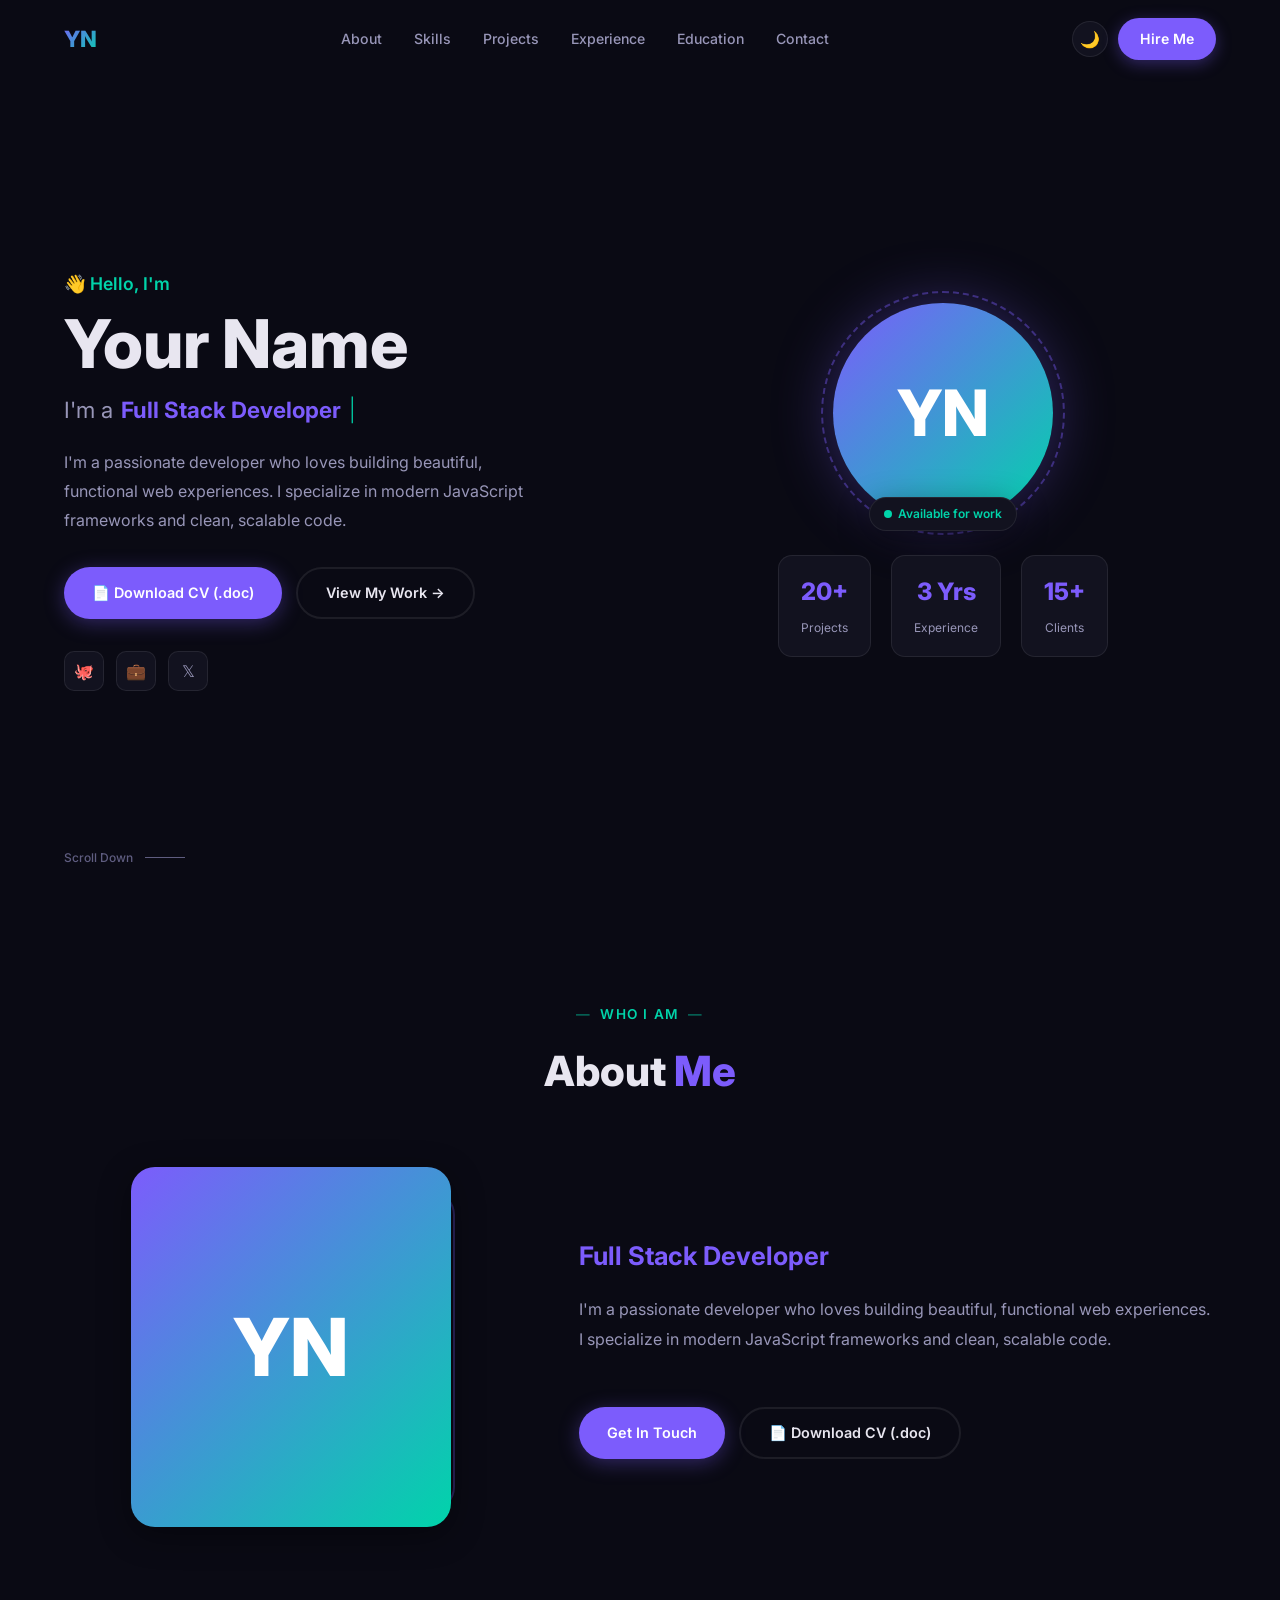
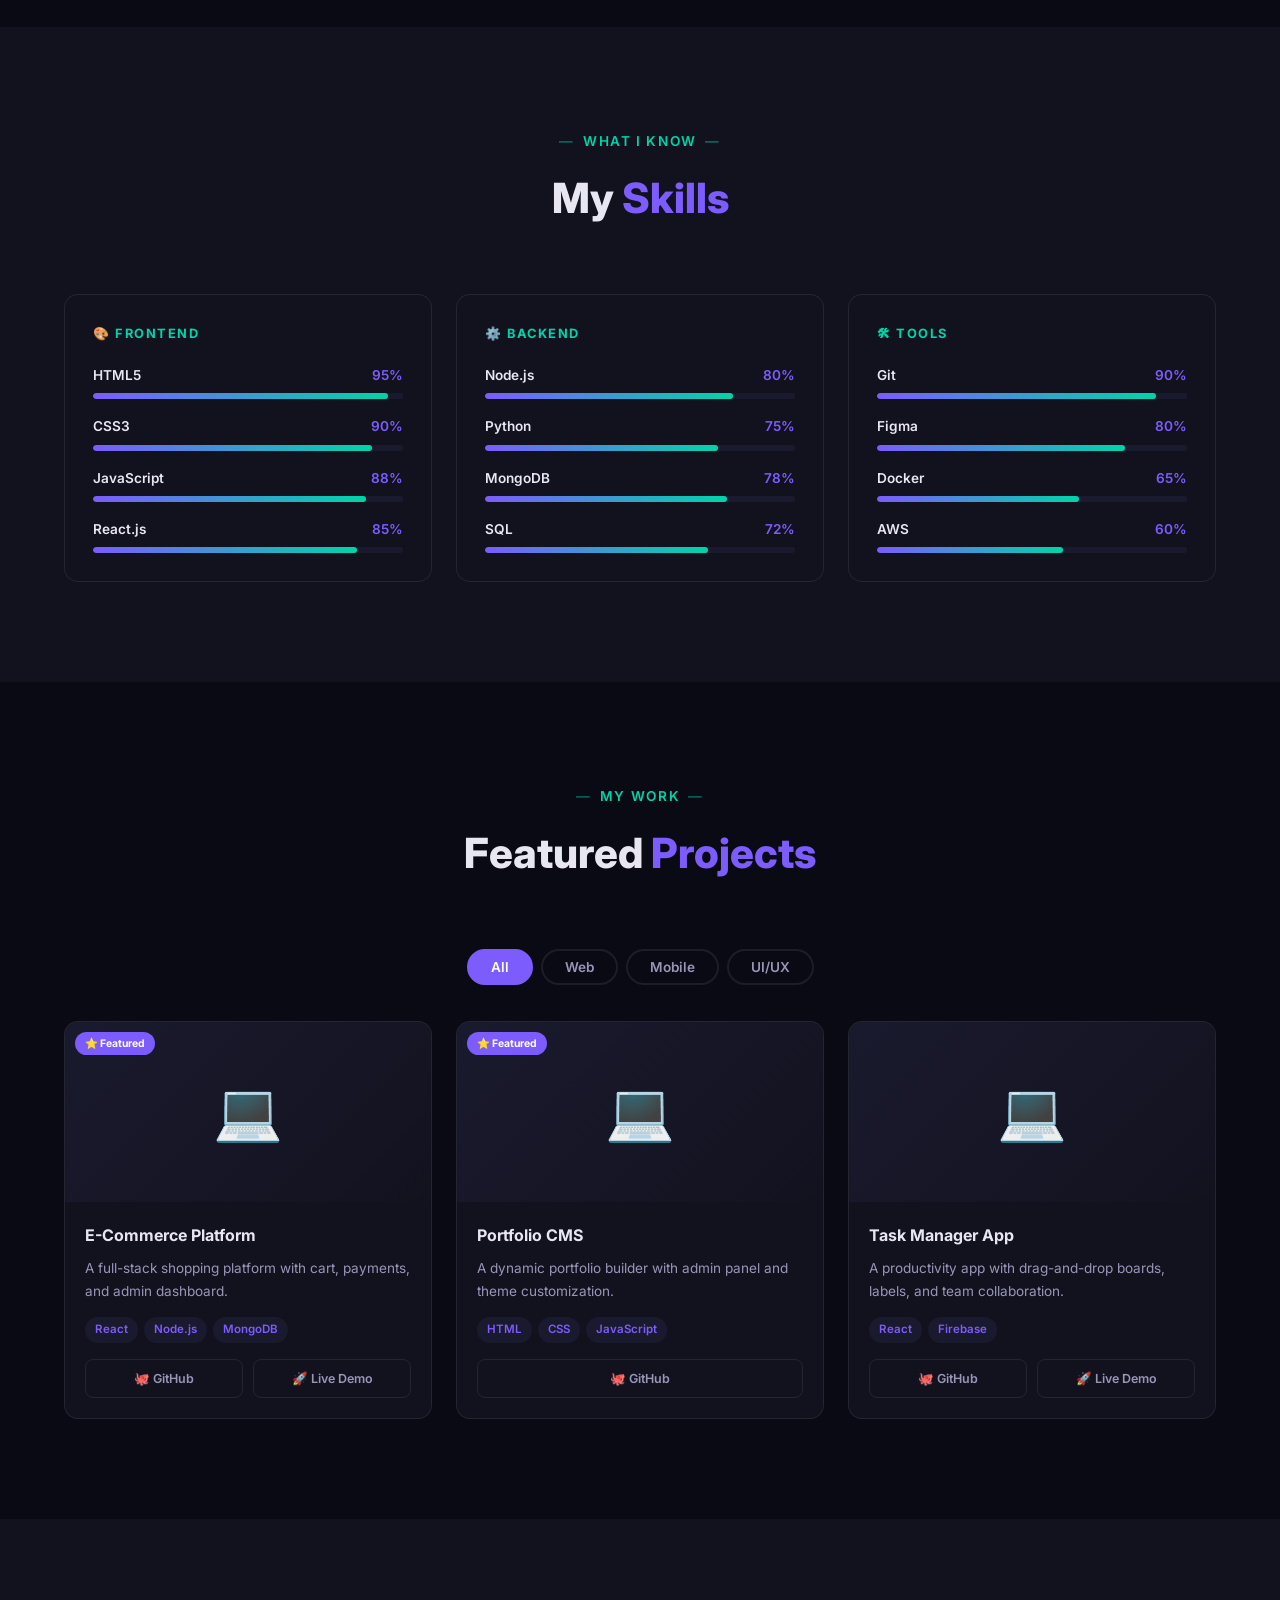
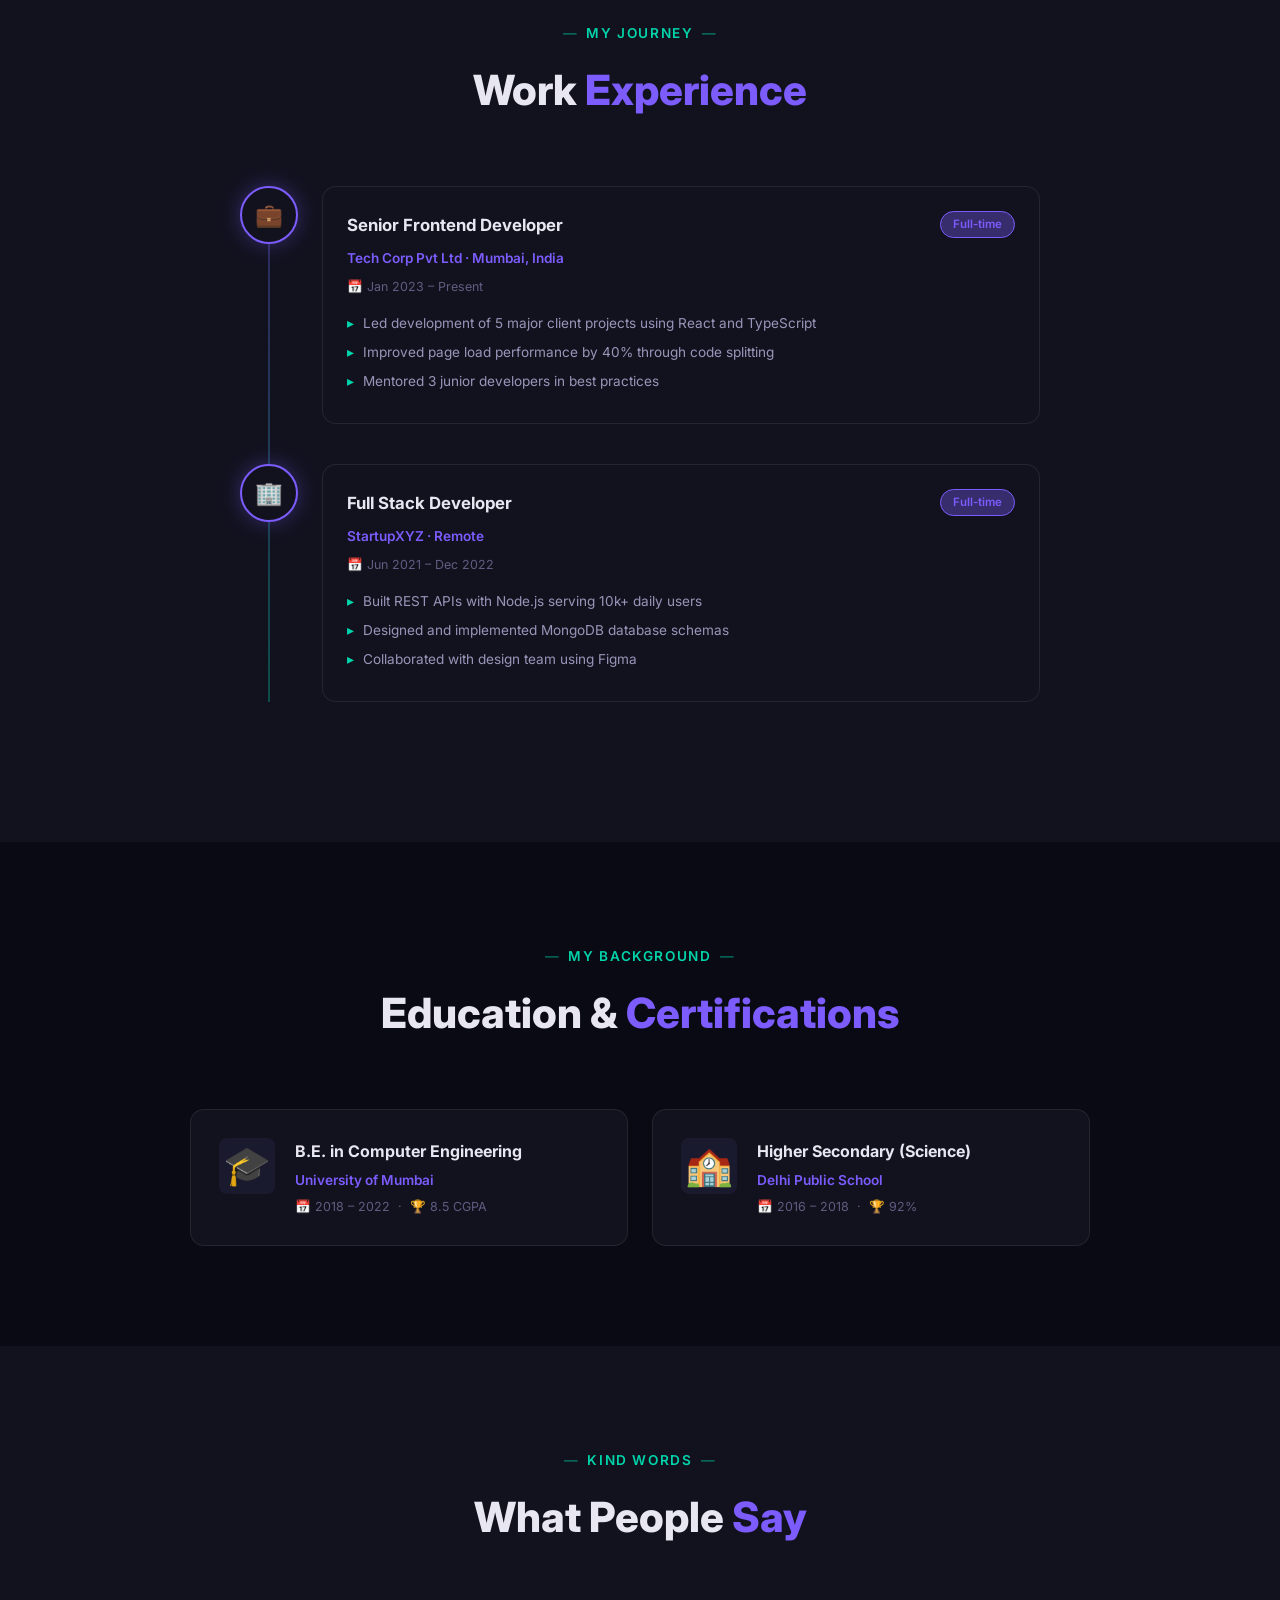
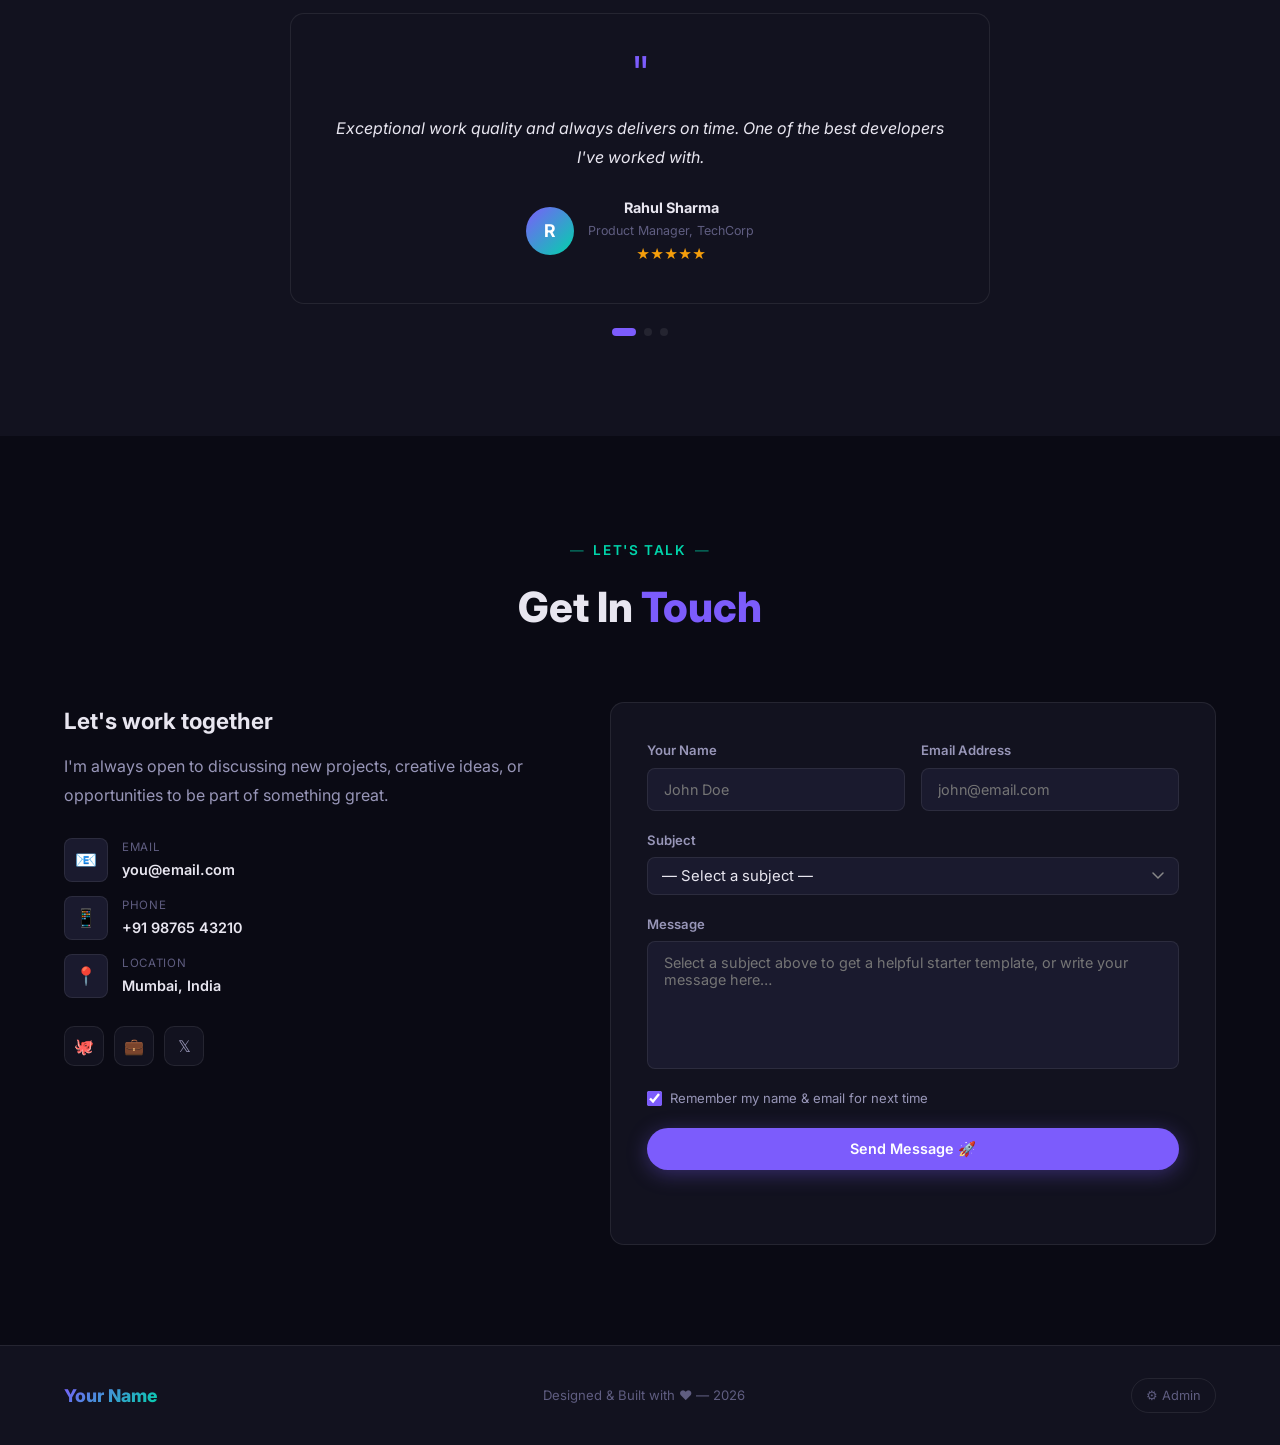
==== index.html @ fcbf93e2 "feat: initial portfolio deployment" ====
<!DOCTYPE html>
<html lang="en" data-mode="dark">
<head>
  <meta charset="UTF-8"/>
  <meta name="viewport" content="width=device-width, initial-scale=1.0"/>
  <title>Portfolio</title>
  <link rel="stylesheet" href="css/style.css"/>
</head>
<body>

<!-- ── CURSOR GLOW ── -->
<div class="cursor-glow" id="cursorGlow"></div>

<!-- ══════════════════════════════════
     NAVBAR
══════════════════════════════════ -->
<header class="navbar" id="navbar">
  <div class="nav-inner">
    <a href="#home" class="nav-logo" id="navLogo">Dev</a>

    <nav class="nav-links" id="navLinks">
      <a href="#about"        class="nav-link">About</a>
      <a href="#skills"       class="nav-link">Skills</a>
      <a href="#projects"     class="nav-link">Projects</a>
      <a href="#experience"   class="nav-link">Experience</a>
      <a href="#education"    class="nav-link">Education</a>
      <a href="#contact"      class="nav-link">Contact</a>
    </nav>

    <div class="nav-actions">
      <button class="mode-toggle" id="modeToggle" title="Toggle theme" onclick="handleModeToggle()">🌙</button>
      <a href="#contact" class="btn-hire" id="hireBtn">Hire Me</a>
      <button class="hamburger" id="hamburger">
        <span></span><span></span><span></span>
      </button>
    </div>
  </div>
</header>

<!-- Mobile menu -->
<div class="mobile-menu" id="mobileMenu">
  <a href="#about"      onclick="closeMobileMenu()">About</a>
  <a href="#skills"     onclick="closeMobileMenu()">Skills</a>
  <a href="#projects"   onclick="closeMobileMenu()">Projects</a>
  <a href="#experience" onclick="closeMobileMenu()">Experience</a>
  <a href="#education"  onclick="closeMobileMenu()">Education</a>
  <a href="#contact"    onclick="closeMobileMenu()">Contact</a>
</div>

<!-- ══════════════════════════════════
     HERO
══════════════════════════════════ -->
<section class="hero" id="home">
  <div class="hero-content">
    <p class="hero-greeting">👋 Hello, I'm</p>
    <h1 class="hero-name" id="heroName">Your Name</h1>
    <div class="hero-role">
      <span class="role-prefix">I'm a </span>
      <span class="typewriter" id="typewriter"></span>
      <span class="cursor-blink">|</span>
    </div>
    <p class="hero-bio" id="heroBio">Passionate developer building beautiful digital experiences.</p>
    <div class="hero-btns">
      <a href="#" class="btn-primary" id="cvBtn">📄 Download CV (.doc)</a>
      <a href="#projects" class="btn-outline">View My Work →</a>
    </div>
    <div class="hero-socials" id="heroSocials"></div>
  </div>

  <div class="hero-visual">
    <div class="hero-avatar-wrap">
      <div class="avatar-ring"></div>
      <div class="hero-avatar" id="heroAvatar">
        <span id="avatarInitials">YN</span>
        <img id="avatarImg" src="" alt="Profile" style="display:none"/>
      </div>
      <div class="availability-badge">
        <span class="pulse-dot"></span>
        Available for work
      </div>
    </div>
    <div class="hero-stats" id="heroStats"></div>
  </div>

  <div class="hero-scroll-hint">
    <span>Scroll Down</span>
    <div class="scroll-line"></div>
  </div>
</section>

<!-- ══════════════════════════════════
     ABOUT
══════════════════════════════════ -->
<section class="section" id="about">
  <div class="container">
    <div class="section-title">
      <span class="section-tag">Who I Am</span>
      <h2>About <span>Me</span></h2>
    </div>
    <div class="about-grid">
      <div class="about-photo-wrap reveal">
        <div class="about-photo" id="aboutPhoto">
          <span id="aboutInitials">YN</span>
          <img id="aboutImg" src="" alt="Profile" style="display:none"/>
        </div>
        <div class="about-photo-deco"></div>
      </div>
      <div class="about-text reveal">
        <h3 id="aboutTitle">Full Stack Developer</h3>
        <p id="aboutBio">Bio goes here...</p>
        <div class="about-interests" id="aboutInterests"></div>
        <div class="about-actions">
          <a href="#contact" class="btn-primary">Get In Touch</a>
          <a href="#" class="btn-outline" id="aboutCvBtn">📄 Download CV (.doc)</a>
        </div>
      </div>
    </div>
  </div>
</section>

<!-- ══════════════════════════════════
     SKILLS
══════════════════════════════════ -->
<section class="section section-alt" id="skills">
  <div class="container">
    <div class="section-title">
      <span class="section-tag">What I Know</span>
      <h2>My <span>Skills</span></h2>
    </div>
    <div class="skills-wrapper" id="skillsWrapper"></div>
  </div>
</section>

<!-- ══════════════════════════════════
     PROJECTS
══════════════════════════════════ -->
<section class="section" id="projects">
  <div class="container">
    <div class="section-title">
      <span class="section-tag">My Work</span>
      <h2>Featured <span>Projects</span></h2>
    </div>
    <div class="filter-tabs" id="projectTabs">
      <button class="ftab active" data-filter="all">All</button>
      <button class="ftab" data-filter="web">Web</button>
      <button class="ftab" data-filter="mobile">Mobile</button>
      <button class="ftab" data-filter="ui">UI/UX</button>
    </div>
    <div class="projects-grid" id="projectsGrid"></div>
  </div>
</section>

<!-- ══════════════════════════════════
     EXPERIENCE
══════════════════════════════════ -->
<section class="section section-alt" id="experience">
  <div class="container">
    <div class="section-title">
      <span class="section-tag">My Journey</span>
      <h2>Work <span>Experience</span></h2>
    </div>
    <div class="timeline" id="experienceTimeline"></div>
  </div>
</section>

<!-- ══════════════════════════════════
     EDUCATION
══════════════════════════════════ -->
<section class="section" id="education">
  <div class="container">
    <div class="section-title">
      <span class="section-tag">My Background</span>
      <h2>Education &amp; <span>Certifications</span></h2>
    </div>
    <div class="education-grid" id="educationGrid"></div>
  </div>
</section>

<!-- ══════════════════════════════════
     TESTIMONIALS
══════════════════════════════════ -->
<section class="section section-alt" id="testimonials">
  <div class="container">
    <div class="section-title">
      <span class="section-tag">Kind Words</span>
      <h2>What People <span>Say</span></h2>
    </div>
    <div class="testimonials-slider" id="testimonialsSlider"></div>
    <div class="testimonial-dots" id="testimonialDots"></div>
  </div>
</section>

<!-- ══════════════════════════════════
     CONTACT
══════════════════════════════════ -->
<section class="section" id="contact">
  <div class="container">
    <div class="section-title">
      <span class="section-tag">Let's Talk</span>
      <h2>Get In <span>Touch</span></h2>
    </div>
    <div class="contact-grid">
      <div class="contact-info reveal">
        <h3>Let's work together</h3>
        <p>I'm always open to discussing new projects, creative ideas, or opportunities to be part of something great.</p>
        <div class="contact-items" id="contactItems"></div>
        <div class="contact-socials" id="contactSocials"></div>
      </div>
      <form class="contact-form reveal" id="contactForm" onsubmit="handleContactForm(event)">

        <!-- Row 1: Name + Email side by side -->
        <div class="form-row">
          <div class="form-group">
            <label>Your Name</label>
            <input type="text" id="cfName" placeholder="John Doe" required/>
          </div>
          <div class="form-group">
            <label>Email Address</label>
            <input type="email" id="cfEmail" placeholder="john@email.com" required/>
          </div>
        </div>

        <!-- Subject dropdown -->
        <div class="form-group">
          <label>Subject</label>
          <select id="cfSubject" onchange="handleSubjectChange(this.value)">
            <option value="">— Select a subject —</option>
            <option value="Project Inquiry">💼 Project Inquiry</option>
            <option value="Freelance Collaboration">🤝 Freelance Collaboration</option>
            <option value="Job Opportunity">🚀 Job Opportunity</option>
            <option value="Feedback on Portfolio">⭐ Feedback on Portfolio</option>
            <option value="General Question">💬 General Question</option>
            <option value="other">✏️ Other (type your own)</option>
          </select>
        </div>

        <!-- Custom subject (shown only when "Other" is selected) -->
        <div class="form-group" id="cfSubjectOtherWrap" style="display:none;">
          <label>Your Subject</label>
          <input type="text" id="cfSubjectOther" placeholder="e.g. Speaking invitation, Partnership…"/>
        </div>

        <!-- Message with starter template -->
        <div class="form-group">
          <label>
            Message
            <span class="msg-hint" id="msgHint"></span>
          </label>
          <textarea id="cfMessage" rows="6" placeholder="Select a subject above to get a helpful starter template, or write your message here…" required></textarea>
        </div>

        <!-- Remember me checkbox -->
        <label class="remember-wrap">
          <input type="checkbox" id="cfRemember" checked/>
          <span>Remember my name &amp; email for next time</span>
        </label>

        <button type="submit" class="btn-primary btn-full">
          <span id="cfBtnText">Send Message 🚀</span>
        </button>
        <p class="form-msg" id="formMsg"></p>
      </form>
    </div>
  </div>
</section>

<!-- ══════════════════════════════════
     FOOTER
══════════════════════════════════ -->
<footer class="footer">
  <div class="container">
    <div class="footer-inner">
      <p id="footerName" class="footer-logo">Portfolio</p>
      <p class="footer-copy">Designed & Built with ❤️ — <span id="footerYear"></span></p>
      <a href="admin.html" class="footer-admin-link">⚙ Admin</a>
    </div>
  </div>
</footer>

<!-- ══════════════════════════════════
     BACK TO TOP
══════════════════════════════════ -->
<button class="back-top" id="backTop" onclick="window.scrollTo({top:0,behavior:'smooth'})">↑</button>

<!-- ══════════════════════════════════
     TOAST
══════════════════════════════════ -->
<div class="toast" id="toast"></div>

<script src="https://cdn.jsdelivr.net/npm/@emailjs/browser@4/dist/email.min.js"></script>
<script src="js/data.js"></script>
<script src="js/portfolio.js"></script>
</body>
</html>
---- css/style.css ----
/* ═══════════════════════════════════════
   Portfolio — style.css
   Dynamic CSS variables set by data.js
   Dark / Light mode via [data-mode]
═══════════════════════════════════════ */

:root {
  --primary:   #7C5CFC;
  --accent:    #00D4AA;
  --bg:        #0A0A14;
  --font:      'Inter', sans-serif;

  /* Derived / static */
  --primary-glow: rgba(124,92,252,0.35);
  --accent-glow:  rgba(0,212,170,0.25);
  --radius:    14px;
  --radius-sm: 8px;
  --transition: 0.3s cubic-bezier(0.4,0,0.2,1);
}

/* ── DARK MODE (default) ── */
[data-mode="dark"] {
  --bg:        #0A0A14;
  --bg2:       #12121F;
  --bg3:       #1A1A2E;
  --border:    rgba(255,255,255,0.08);
  --text:      #E8E6F0;
  --text2:     #9896B8;
  --text3:     #5F5D80;
  --card-bg:   #12121F;
  --card-hover:#1A1A2E;
  --shadow:    0 8px 32px rgba(0,0,0,0.4);
  --nav-bg:    rgba(10,10,20,0.85);
}

/* ── LIGHT MODE ── */
[data-mode="light"] {
  --bg:        #F5F4FF;
  --bg2:       #FFFFFF;
  --bg3:       #EAE8FF;
  --border:    rgba(0,0,0,0.08);
  --text:      #1A1832;
  --text2:     #5A5880;
  --text3:     #9896B8;
  --card-bg:   #FFFFFF;
  --card-hover:#F0EEFF;
  --shadow:    0 8px 32px rgba(124,92,252,0.1);
  --nav-bg:    rgba(245,244,255,0.9);
}

/* ─────────────────────────
   RESET & BASE
───────────────────────── */
*,*::before,*::after { box-sizing: border-box; margin:0; padding:0; }
html { scroll-behavior: smooth; font-size: 16px; }

body {
  font-family: var(--font);
  background: var(--bg);
  color: var(--text);
  line-height: 1.7;
  overflow-x: hidden;
  transition: background 0.4s ease, color 0.4s ease;
}

/* Custom scrollbar */
::-webkit-scrollbar { width: 6px; }
::-webkit-scrollbar-track { background: var(--bg2); }
::-webkit-scrollbar-thumb { background: var(--primary); border-radius: 3px; }

a { text-decoration: none; color: inherit; }
ul { list-style: none; }
img { max-width: 100%; }
textarea, input, select, button { font-family: var(--font); }

.container {
  max-width: 1200px;
  margin: 0 auto;
  padding: 0 24px;
}

/* ─────────────────────────
   CURSOR GLOW
───────────────────────── */
.cursor-glow {
  position: fixed;
  width: 400px;
  height: 400px;
  border-radius: 50%;
  background: radial-gradient(circle, var(--primary-glow) 0%, transparent 70%);
  pointer-events: none;
  z-index: 0;
  transform: translate(-50%,-50%);
  transition: opacity 0.3s;
  opacity: 0;
}

/* ─────────────────────────
   BUTTONS
───────────────────────── */
.btn-primary {
  display: inline-flex; align-items: center; gap: 8px;
  background: var(--primary);
  color: #fff;
  padding: 12px 28px;
  border-radius: 50px;
  font-weight: 600;
  font-size: 0.9rem;
  border: none; cursor: pointer;
  transition: all var(--transition);
  box-shadow: 0 4px 20px var(--primary-glow);
  text-decoration: none;
}
.btn-primary:hover { transform: translateY(-2px); box-shadow: 0 8px 28px var(--primary-glow); filter: brightness(1.1); }

.btn-outline {
  display: inline-flex; align-items: center; gap: 8px;
  background: transparent;
  color: var(--text);
  padding: 12px 28px;
  border-radius: 50px;
  font-weight: 600;
  font-size: 0.9rem;
  border: 2px solid var(--border);
  cursor: pointer;
  transition: all var(--transition);
  text-decoration: none;
}
.btn-outline:hover { border-color: var(--primary); color: var(--primary); background: var(--primary-glow); }
.btn-full { width: 100%; justify-content: center; }

/* ─────────────────────────
   SECTION COMMON
───────────────────────── */
.section { padding: 100px 0; }
.section-alt { background: var(--bg2); }

.section-title {
  text-align: center;
  margin-bottom: 60px;
}
.section-tag {
  display: inline-block;
  color: var(--accent);
  font-size: 0.85rem;
  font-weight: 600;
  letter-spacing: 0.12em;
  text-transform: uppercase;
  margin-bottom: 10px;
  position: relative;
}
.section-tag::before, .section-tag::after {
  content: '—';
  margin: 0 8px;
  opacity: 0.5;
}
.section-title h2 {
  font-size: clamp(1.8rem, 4vw, 2.6rem);
  font-weight: 800;
  color: var(--text);
}
.section-title h2 span { color: var(--primary); }

/* ─────────────────────────
   REVEAL ANIMATIONS
───────────────────────── */
.reveal {
  opacity: 0;
  transform: translateY(32px);
  transition: opacity 0.7s ease, transform 0.7s ease;
}
.reveal.visible {
  opacity: 1;
  transform: translateY(0);
}
[data-mode="light"] .reveal,
[data-mode="dark"]  .reveal { /* handled by JS observer */ }

/* ── Animation style overrides ── */
body[data-anim="minimal"] .reveal { transition: opacity 0.4s ease; transform: none !important; }
body[data-anim="bouncy"]  .reveal { transition: opacity 0.5s ease, transform 0.5s cubic-bezier(0.34,1.56,0.64,1); }

/* ─────────────────────────
   NAVBAR
───────────────────────── */
.navbar {
  position: fixed; top: 0; left: 0; right: 0;
  z-index: 100;
  padding: 0;
  transition: all var(--transition);
}
.navbar.scrolled {
  background: var(--nav-bg);
  backdrop-filter: blur(12px);
  -webkit-backdrop-filter: blur(12px);
  border-bottom: 1px solid var(--border);
  box-shadow: var(--shadow);
}
.nav-inner {
  max-width: 1200px;
  margin: 0 auto;
  padding: 18px 24px;
  display: flex;
  align-items: center;
  justify-content: space-between;
  gap: 24px;
}
.nav-logo {
  font-size: 1.4rem;
  font-weight: 800;
  background: linear-gradient(135deg, var(--primary), var(--accent));
  -webkit-background-clip: text;
  -webkit-text-fill-color: transparent;
  background-clip: text;
}
.nav-links {
  display: flex;
  gap: 4px;
}
.nav-link {
  padding: 8px 14px;
  border-radius: var(--radius-sm);
  font-size: 0.88rem;
  font-weight: 500;
  color: var(--text2);
  transition: all var(--transition);
  position: relative;
}
.nav-link:hover, .nav-link.active { color: var(--primary); }
.nav-link.active::after {
  content: '';
  position: absolute;
  bottom: 2px; left: 50%;
  transform: translateX(-50%);
  width: 4px; height: 4px;
  border-radius: 50%;
  background: var(--primary);
}
.nav-actions { display: flex; align-items: center; gap: 10px; }
.mode-toggle {
  width: 36px; height: 36px;
  border-radius: 50%;
  border: 1px solid var(--border);
  background: var(--bg2);
  cursor: pointer;
  font-size: 1rem;
  transition: all var(--transition);
  display: flex; align-items: center; justify-content: center;
}
.mode-toggle:hover { border-color: var(--primary); transform: rotate(20deg); }
.btn-hire {
  padding: 9px 22px;
  background: var(--primary);
  color: white;
  border-radius: 50px;
  font-weight: 600;
  font-size: 0.88rem;
  transition: all var(--transition);
  box-shadow: 0 4px 16px var(--primary-glow);
}
.btn-hire:hover { transform: translateY(-1px); filter: brightness(1.1); }

.hamburger {
  display: none;
  flex-direction: column; gap: 5px;
  background: none; border: none; cursor: pointer; padding: 4px;
}
.hamburger span { display: block; width: 22px; height: 2px; background: var(--text); border-radius: 2px; transition: all var(--transition); }
.hamburger.open span:nth-child(1) { transform: rotate(45deg) translate(5px,5px); }
.hamburger.open span:nth-child(2) { opacity: 0; }
.hamburger.open span:nth-child(3) { transform: rotate(-45deg) translate(5px,-5px); }

.mobile-menu {
  display: none;
  flex-direction: column;
  position: fixed;
  top: 70px; left: 0; right: 0;
  background: var(--bg2);
  border-bottom: 1px solid var(--border);
  z-index: 99;
  padding: 12px 0;
}
.mobile-menu.open { display: flex; }
.mobile-menu a {
  padding: 13px 24px;
  color: var(--text2);
  font-weight: 500;
  border-bottom: 1px solid var(--border);
  transition: all var(--transition);
}
.mobile-menu a:hover { color: var(--primary); background: var(--bg3); padding-left: 32px; }

/* ─────────────────────────
   HERO
───────────────────────── */
.hero {
  min-height: 100vh;
  display: flex;
  align-items: center;
  justify-content: space-between;
  gap: 60px;
  padding: 120px 24px 60px;
  max-width: 1200px;
  margin: 0 auto;
  position: relative;
}
.hero-content { flex: 1; max-width: 560px; }
.hero-greeting {
  font-size: 1.1rem;
  color: var(--accent);
  font-weight: 600;
  margin-bottom: 8px;
}
.hero-name {
  font-size: clamp(2.4rem, 6vw, 4.2rem);
  font-weight: 800;
  line-height: 1.1;
  color: var(--text);
  margin-bottom: 12px;
}
.hero-role {
  font-size: clamp(1.1rem, 2.5vw, 1.4rem);
  color: var(--text2);
  margin-bottom: 20px;
  height: 36px;
  display: flex;
  align-items: center;
  gap: 8px;
}
.typewriter { color: var(--primary); font-weight: 700; }
.cursor-blink {
  color: var(--accent);
  animation: blink 0.9s infinite;
  font-weight: 300;
}
@keyframes blink { 0%,100%{opacity:1} 50%{opacity:0} }

.hero-bio {
  color: var(--text2);
  font-size: 1rem;
  margin-bottom: 32px;
  line-height: 1.8;
  max-width: 480px;
}
.hero-btns { display: flex; gap: 14px; flex-wrap: wrap; margin-bottom: 32px; }
.hero-socials { display: flex; gap: 12px; }
.social-icon {
  width: 40px; height: 40px;
  border-radius: 10px;
  border: 1px solid var(--border);
  background: var(--bg2);
  display: flex; align-items: center; justify-content: center;
  font-size: 1rem;
  color: var(--text2);
  transition: all var(--transition);
  text-decoration: none;
}
.social-icon:hover { border-color: var(--primary); color: var(--primary); transform: translateY(-3px); box-shadow: 0 8px 20px var(--primary-glow); }

/* Hero Visual */
.hero-visual {
  flex: 1;
  display: flex;
  flex-direction: column;
  align-items: center;
  gap: 32px;
  position: relative;
}
.hero-avatar-wrap { position: relative; }
.avatar-ring {
  position: absolute;
  inset: -12px;
  border-radius: 50%;
  border: 2px dashed var(--primary);
  opacity: 0.4;
  animation: spin 20s linear infinite;
}
@keyframes spin { to { transform: rotate(360deg); } }

.hero-avatar {
  width: 220px; height: 220px;
  border-radius: 50%;
  background: linear-gradient(135deg, var(--primary), var(--accent));
  display: flex; align-items: center; justify-content: center;
  font-size: 4rem;
  font-weight: 800;
  color: white;
  overflow: hidden;
  position: relative;
  box-shadow: 0 0 60px var(--primary-glow);
}
.hero-avatar img { width: 100%; height: 100%; object-fit: cover; border-radius: 50%; }

.availability-badge {
  position: absolute;
  bottom: -8px; left: 50%;
  transform: translateX(-50%);
  background: var(--bg2);
  border: 1px solid var(--border);
  border-radius: 50px;
  padding: 6px 14px;
  font-size: 0.75rem;
  font-weight: 600;
  color: var(--accent);
  white-space: nowrap;
  display: flex; align-items: center; gap: 6px;
  box-shadow: var(--shadow);
}
.pulse-dot {
  width: 8px; height: 8px;
  border-radius: 50%;
  background: var(--accent);
  animation: pulse 2s infinite;
}
@keyframes pulse {
  0%,100% { box-shadow: 0 0 0 0 var(--accent-glow); }
  50% { box-shadow: 0 0 0 6px transparent; }
}
.hero-stats {
  display: flex;
  gap: 20px;
}
.stat-box {
  background: var(--bg2);
  border: 1px solid var(--border);
  border-radius: var(--radius);
  padding: 16px 22px;
  text-align: center;
  transition: all var(--transition);
  cursor: default;
}
.stat-box:hover { border-color: var(--primary); transform: translateY(-2px); }
.stat-box strong { display: block; font-size: 1.5rem; font-weight: 800; color: var(--primary); }
.stat-box span { font-size: 0.75rem; color: var(--text2); }

.hero-scroll-hint {
  position: absolute;
  bottom: 32px; left: 24px;
  display: flex;
  align-items: center;
  gap: 12px;
  color: var(--text3);
  font-size: 0.75rem;
  font-weight: 500;
}
.scroll-line {
  width: 40px; height: 1px;
  background: var(--text3);
  position: relative;
  overflow: hidden;
}
.scroll-line::after {
  content:'';
  position:absolute; top:0; left:-100%;
  width:100%; height:100%;
  background: var(--accent);
  animation: scrollAnim 2s infinite;
}
@keyframes scrollAnim { to { left: 100%; } }

/* ─────────────────────────
   ABOUT
───────────────────────── */
.about-grid {
  display: grid;
  grid-template-columns: 1fr 1.4fr;
  gap: 60px;
  align-items: center;
}
.about-photo-wrap { position: relative; display: flex; justify-content: center; }
.about-photo {
  width: 320px; height: 360px;
  border-radius: 24px;
  background: linear-gradient(135deg, var(--primary), var(--accent));
  display: flex; align-items: center; justify-content: center;
  font-size: 5rem; font-weight: 800; color: white;
  overflow: hidden;
  position: relative;
  z-index: 1;
  box-shadow: var(--shadow);
}
.about-photo img { width:100%; height:100%; object-fit: cover; border-radius: 24px; }
.about-photo-deco {
  position: absolute;
  width: 280px; height: 320px;
  border: 2px solid var(--primary);
  border-radius: 24px;
  top: 24px; left: calc(50% + 24px);
  transform: translateX(-50%);
  opacity: 0.3;
  z-index: 0;
}
.about-text h3 {
  font-size: 1.6rem;
  font-weight: 700;
  color: var(--primary);
  margin-bottom: 16px;
}
.about-text p {
  color: var(--text2);
  line-height: 1.9;
  margin-bottom: 24px;
}
.about-interests {
  display: flex; flex-wrap: wrap; gap: 8px;
  margin-bottom: 28px;
}
.interest-tag {
  padding: 6px 16px;
  border-radius: 50px;
  background: var(--bg3);
  border: 1px solid var(--border);
  font-size: 0.8rem;
  font-weight: 500;
  color: var(--text2);
  transition: all var(--transition);
}
.interest-tag:hover { border-color: var(--primary); color: var(--primary); }
.about-actions { display: flex; gap: 14px; flex-wrap: wrap; }

/* ─────────────────────────
   SKILLS
───────────────────────── */
.skills-wrapper {
  display: grid;
  grid-template-columns: repeat(3,1fr);
  gap: 24px;
}
.skill-group {
  background: var(--card-bg);
  border: 1px solid var(--border);
  border-radius: var(--radius);
  padding: 28px;
  transition: all var(--transition);
}
.skill-group:hover { border-color: var(--primary); box-shadow: 0 4px 24px var(--primary-glow); }
.skill-group-title {
  font-size: 0.8rem;
  font-weight: 700;
  text-transform: uppercase;
  letter-spacing: 0.12em;
  color: var(--accent);
  margin-bottom: 20px;
  display: flex; align-items: center; gap: 8px;
}
.skill-item { margin-bottom: 16px; }
.skill-item:last-child { margin-bottom: 0; }
.skill-meta {
  display: flex;
  justify-content: space-between;
  font-size: 0.85rem;
  font-weight: 600;
  color: var(--text);
  margin-bottom: 6px;
}
.skill-pct { color: var(--primary); }
.skill-bar {
  height: 6px;
  background: var(--bg3);
  border-radius: 3px;
  overflow: hidden;
}
.skill-fill {
  height: 100%;
  border-radius: 3px;
  background: linear-gradient(90deg, var(--primary), var(--accent));
  width: 0;
  transition: width 1.2s cubic-bezier(0.4,0,0.2,1);
}

/* ─────────────────────────
   PROJECTS
───────────────────────── */
.filter-tabs {
  display: flex; gap: 8px; flex-wrap: wrap;
  margin-bottom: 36px; justify-content: center;
}
.ftab {
  padding: 8px 22px;
  border-radius: 50px;
  border: 2px solid var(--border);
  background: transparent;
  color: var(--text2);
  font-weight: 600;
  font-size: 0.85rem;
  cursor: pointer;
  transition: all var(--transition);
}
.ftab:hover { border-color: var(--primary); color: var(--primary); }
.ftab.active { background: var(--primary); border-color: var(--primary); color: white; }

.projects-grid {
  display: grid;
  grid-template-columns: repeat(3,1fr);
  gap: 24px;
}
.project-card {
  background: var(--card-bg);
  border: 1px solid var(--border);
  border-radius: var(--radius);
  overflow: hidden;
  transition: all var(--transition);
  display: flex; flex-direction: column;
}
.project-card:hover { transform: translateY(-6px); box-shadow: 0 16px 40px rgba(0,0,0,0.3); border-color: var(--primary); }
.project-thumb {
  height: 180px;
  background: linear-gradient(135deg, var(--bg3), var(--bg2));
  display: flex; align-items: center; justify-content: center;
  font-size: 3.5rem;
  position: relative;
  overflow: hidden;
}
.project-thumb img { width:100%; height:100%; object-fit:cover; }
.project-thumb-placeholder { font-size: 3.5rem; }
.project-featured-badge {
  position: absolute; top: 10px; left: 10px;
  background: var(--primary);
  color: white; font-size: 0.65rem; font-weight: 700;
  padding: 3px 10px; border-radius: 50px;
}
.project-body { padding: 20px; flex:1; display:flex; flex-direction:column; }
.project-title {
  font-size: 1rem; font-weight: 700; color: var(--text);
  margin-bottom: 8px;
}
.project-desc {
  font-size: 0.85rem; color: var(--text2);
  line-height: 1.7; flex:1; margin-bottom: 14px;
}
.project-tags { display: flex; flex-wrap: wrap; gap: 6px; margin-bottom: 16px; }
.project-tag {
  padding: 3px 10px; border-radius: 50px;
  background: var(--bg3);
  font-size: 0.72rem; font-weight: 600; color: var(--primary);
}
.project-links { display: flex; gap: 10px; }
.project-link {
  flex: 1; text-align: center;
  padding: 8px;
  border-radius: var(--radius-sm);
  border: 1px solid var(--border);
  font-size: 0.78rem; font-weight: 600; color: var(--text2);
  transition: all var(--transition);
}
.project-link:hover { border-color: var(--primary); color: var(--primary); background: var(--bg3); }

/* ─────────────────────────
   TIMELINE (Experience)
───────────────────────── */
.timeline {
  position: relative;
  max-width: 800px;
  margin: 0 auto;
}
.timeline::before {
  content: '';
  position: absolute;
  left: 28px; top: 0; bottom: 0;
  width: 2px;
  background: linear-gradient(180deg, var(--primary), var(--accent));
  opacity: 0.3;
}
.timeline-item {
  display: flex;
  gap: 24px;
  margin-bottom: 40px;
  position: relative;
}
.timeline-dot {
  flex-shrink: 0;
  width: 58px; height: 58px;
  border-radius: 50%;
  background: var(--bg2);
  border: 2px solid var(--primary);
  display: flex; align-items: center; justify-content: center;
  font-size: 1.4rem;
  z-index: 1;
  box-shadow: 0 0 20px var(--primary-glow);
}
.timeline-card {
  flex: 1;
  background: var(--card-bg);
  border: 1px solid var(--border);
  border-radius: var(--radius);
  padding: 24px;
  transition: all var(--transition);
}
.timeline-card:hover { border-color: var(--primary); box-shadow: 0 4px 24px var(--primary-glow); }
.timeline-header {
  display: flex;
  justify-content: space-between;
  align-items: flex-start;
  gap: 12px;
  flex-wrap: wrap;
  margin-bottom: 8px;
}
.timeline-role { font-size: 1.05rem; font-weight: 700; color: var(--text); }
.timeline-badge {
  padding: 3px 12px; border-radius: 50px;
  background: var(--primary-glow); border: 1px solid var(--primary);
  font-size: 0.72rem; font-weight: 600; color: var(--primary);
}
.timeline-company { font-size: 0.85rem; font-weight: 600; color: var(--primary); margin-bottom: 6px; }
.timeline-meta { font-size: 0.78rem; color: var(--text3); margin-bottom: 14px; }
.timeline-bullets { padding-left: 16px; }
.timeline-bullets li {
  font-size: 0.85rem; color: var(--text2);
  margin-bottom: 6px; position: relative;
}
.timeline-bullets li::before {
  content: '▸';
  position: absolute; left: -16px;
  color: var(--accent);
}

/* ─────────────────────────
   EDUCATION
───────────────────────── */
.education-grid {
  display: grid;
  grid-template-columns: repeat(2,1fr);
  gap: 24px;
  max-width: 900px;
  margin: 0 auto;
}
.edu-card {
  background: var(--card-bg);
  border: 1px solid var(--border);
  border-radius: var(--radius);
  padding: 28px;
  display: flex; gap: 20px;
  align-items: flex-start;
  transition: all var(--transition);
}
.edu-card:hover { border-color: var(--accent); transform: translateY(-4px); box-shadow: 0 8px 28px var(--accent-glow); }
.edu-icon {
  font-size: 2.4rem;
  background: var(--bg3);
  width: 56px; height: 56px;
  border-radius: var(--radius-sm);
  display: flex; align-items: center; justify-content: center;
  flex-shrink: 0;
}
.edu-degree { font-size: 1rem; font-weight: 700; color: var(--text); margin-bottom: 4px; }
.edu-institution { font-size: 0.85rem; color: var(--primary); font-weight: 600; margin-bottom: 4px; }
.edu-meta { font-size: 0.78rem; color: var(--text3); }

/* ─────────────────────────
   TESTIMONIALS
───────────────────────── */
.testimonials-slider {
  position: relative;
  max-width: 700px;
  margin: 0 auto 24px;
  min-height: 200px;
}
.testimonial-card {
  display: none;
  background: var(--card-bg);
  border: 1px solid var(--border);
  border-radius: var(--radius);
  padding: 36px;
  text-align: center;
  animation: fadeSlide 0.5s ease;
}
.testimonial-card.active { display: block; }
@keyframes fadeSlide { from { opacity:0; transform:translateY(12px); } to { opacity:1; transform:translateY(0); } }
.test-quote {
  font-size: 3rem;
  color: var(--primary);
  line-height: 1;
  margin-bottom: 16px;
}
.test-text {
  font-size: 1rem;
  color: var(--text);
  line-height: 1.8;
  font-style: italic;
  margin-bottom: 24px;
}
.test-author { display: flex; align-items: center; gap: 14px; justify-content: center; }
.test-avatar {
  width: 48px; height: 48px;
  border-radius: 50%;
  background: linear-gradient(135deg, var(--primary), var(--accent));
  display: flex; align-items: center; justify-content: center;
  font-weight: 700; color: white; font-size: 1.1rem;
  overflow: hidden; flex-shrink: 0;
}
.test-avatar img { width:100%; height:100%; object-fit:cover; }
.test-name { font-weight: 700; color: var(--text); font-size: 0.9rem; }
.test-role { font-size: 0.78rem; color: var(--text3); }
.test-stars { color: #F59E0B; font-size: 0.85rem; margin-top: 2px; }

.testimonial-dots { display: flex; justify-content: center; gap: 8px; }
.t-dot {
  width: 8px; height: 8px; border-radius: 50%;
  background: var(--border);
  border: none; cursor: pointer;
  transition: all var(--transition);
}
.t-dot.active { background: var(--primary); width: 24px; border-radius: 4px; }

/* ─────────────────────────
   CONTACT
───────────────────────── */
.contact-grid {
  display: grid;
  grid-template-columns: 1fr 1.2fr;
  gap: 60px;
  align-items: start;
}
.contact-info h3 {
  font-size: 1.4rem; font-weight: 700;
  color: var(--text); margin-bottom: 12px;
}
.contact-info > p { color: var(--text2); margin-bottom: 28px; line-height: 1.8; }
.contact-items { display: flex; flex-direction: column; gap: 14px; margin-bottom: 28px; }
.contact-item {
  display: flex; align-items: center; gap: 14px;
}
.contact-item-icon {
  width: 44px; height: 44px;
  border-radius: var(--radius-sm);
  background: var(--bg3);
  border: 1px solid var(--border);
  display: flex; align-items: center; justify-content: center;
  font-size: 1.1rem; flex-shrink: 0;
  transition: all var(--transition);
}
.contact-item:hover .contact-item-icon { background: var(--primary); border-color: var(--primary); }
.contact-item-label { font-size: 0.72rem; color: var(--text3); text-transform: uppercase; letter-spacing: 0.06em; }
.contact-item-value { font-size: 0.9rem; font-weight: 600; color: var(--text); }
.contact-socials { display: flex; gap: 10px; }

/* Form */
.contact-form {
  background: var(--card-bg);
  border: 1px solid var(--border);
  border-radius: var(--radius);
  padding: 36px;
  display: flex; flex-direction: column; gap: 18px;
}
.form-group { display: flex; flex-direction: column; gap: 6px; }
.form-group label { font-size: 0.82rem; font-weight: 600; color: var(--text2); }
.form-group input, .form-group textarea {
  background: var(--bg3);
  border: 1px solid var(--border);
  border-radius: var(--radius-sm);
  padding: 12px 16px;
  color: var(--text);
  font-size: 0.9rem;
  outline: none;
  transition: border-color var(--transition);
  resize: none;
}
.form-group input:focus, .form-group textarea:focus {
  border-color: var(--primary);
  box-shadow: 0 0 0 3px var(--primary-glow);
}
.form-msg { font-size: 0.85rem; text-align: center; min-height: 20px; font-weight: 500; }
.form-msg.success { color: #00D4AA; }
.form-msg.error   { color: #FF6B6B; }
.form-msg.info    { color: var(--primary); }

/* Two-column name + email row */
.form-row {
  display: grid;
  grid-template-columns: 1fr 1fr;
  gap: 16px;
}
@media (max-width: 600px) {
  .form-row { grid-template-columns: 1fr; }
}

/* Subject dropdown */
.form-group select {
  background: var(--bg3);
  border: 1px solid var(--border);
  border-radius: var(--radius-sm);
  padding: 10px 14px;
  font-size: 0.93rem;
  color: var(--text1);
  font-family: inherit;
  cursor: pointer;
  transition: border-color var(--transition);
  appearance: none;
  background-image: url("data:image/svg+xml,%3Csvg xmlns='http://www.w3.org/2000/svg' width='12' height='8' viewBox='0 0 12 8'%3E%3Cpath d='M1 1l5 5 5-5' stroke='%23888' stroke-width='1.5' fill='none' stroke-linecap='round'/%3E%3C/svg%3E");
  background-repeat: no-repeat;
  background-position: right 14px center;
  padding-right: 36px;
}
.form-group select:focus {
  border-color: var(--primary);
  box-shadow: 0 0 0 3px var(--primary-glow);
  outline: none;
}

/* Message label hint */
.msg-hint {
  font-size: 0.75rem;
  font-weight: 400;
  margin-left: 8px;
}

/* Remember me checkbox row */
.remember-wrap {
  display: flex;
  align-items: center;
  gap: 8px;
  font-size: 0.82rem;
  color: var(--text2);
  cursor: pointer;
  user-select: none;
}
.remember-wrap input[type="checkbox"] {
  width: 15px;
  height: 15px;
  accent-color: var(--primary);
  cursor: pointer;
  flex-shrink: 0;
}

/* ─────────────────────────
   FOOTER
───────────────────────── */
.footer {
  background: var(--bg2);
  border-top: 1px solid var(--border);
  padding: 32px 0;
}
.footer-inner {
  display: flex;
  align-items: center;
  justify-content: space-between;
  flex-wrap: wrap;
  gap: 12px;
}
.footer-logo {
  font-size: 1.1rem;
  font-weight: 800;
  background: linear-gradient(135deg, var(--primary), var(--accent));
  -webkit-background-clip: text;
  -webkit-text-fill-color: transparent;
  background-clip: text;
}
.footer-copy { font-size: 0.82rem; color: var(--text3); }
.footer-admin-link {
  font-size: 0.8rem;
  color: var(--text3);
  padding: 6px 14px;
  border: 1px solid var(--border);
  border-radius: 50px;
  transition: all var(--transition);
}
.footer-admin-link:hover { border-color: var(--primary); color: var(--primary); }

/* ─────────────────────────
   BACK TO TOP & TOAST
───────────────────────── */
.back-top {
  position: fixed; bottom: 28px; right: 28px;
  width: 44px; height: 44px;
  border-radius: 50%;
  background: var(--primary);
  color: white; border: none; cursor: pointer;
  font-size: 1.1rem; font-weight: 700;
  box-shadow: 0 4px 16px var(--primary-glow);
  opacity: 0; transform: translateY(16px);
  transition: all var(--transition);
  z-index: 90;
}
.back-top.visible { opacity: 1; transform: translateY(0); }
.back-top:hover { transform: translateY(-4px); }

.toast {
  position: fixed; bottom: 28px; left: 50%;
  transform: translateX(-50%) translateY(80px);
  background: var(--bg2);
  border: 1px solid var(--border);
  border-left: 3px solid var(--accent);
  color: var(--text);
  padding: 12px 24px;
  border-radius: 50px;
  font-size: 0.88rem; font-weight: 600;
  z-index: 300; opacity: 0;
  transition: all 0.35s ease;
  white-space: nowrap;
  box-shadow: var(--shadow);
}
.toast.show { opacity:1; transform: translateX(-50%) translateY(0); }

/* ─────────────────────────
   RESPONSIVE
───────────────────────── */
@media (max-width: 1024px) {
  .skills-wrapper { grid-template-columns: repeat(2,1fr); }
  .projects-grid  { grid-template-columns: repeat(2,1fr); }
}

@media (max-width: 900px) {
  .hero { flex-direction: column; text-align: center; min-height: auto; gap: 40px; }
  .hero-bio, .hero-btns, .hero-socials { justify-content: center; max-width: 100%; }
  .hero-scroll-hint { display: none; }
  .about-grid { grid-template-columns: 1fr; }
  .about-photo-wrap { display: none; }
  .contact-grid { grid-template-columns: 1fr; }
  .education-grid { grid-template-columns: 1fr; }
}

@media (max-width: 768px) {
  .nav-links { display: none; }
  .hamburger { display: flex; }
  .btn-hire { display: none; }
  .section { padding: 70px 0; }
  .projects-grid { grid-template-columns: 1fr; }
  .skills-wrapper { grid-template-columns: 1fr; }
}

@media (max-width: 480px) {
  .hero-name { font-size: 2.2rem; }
  .hero-stats { flex-direction: column; align-items: center; }
  .section-title h2 { font-size: 1.7rem; }
  .contact-form { padding: 24px; }
}
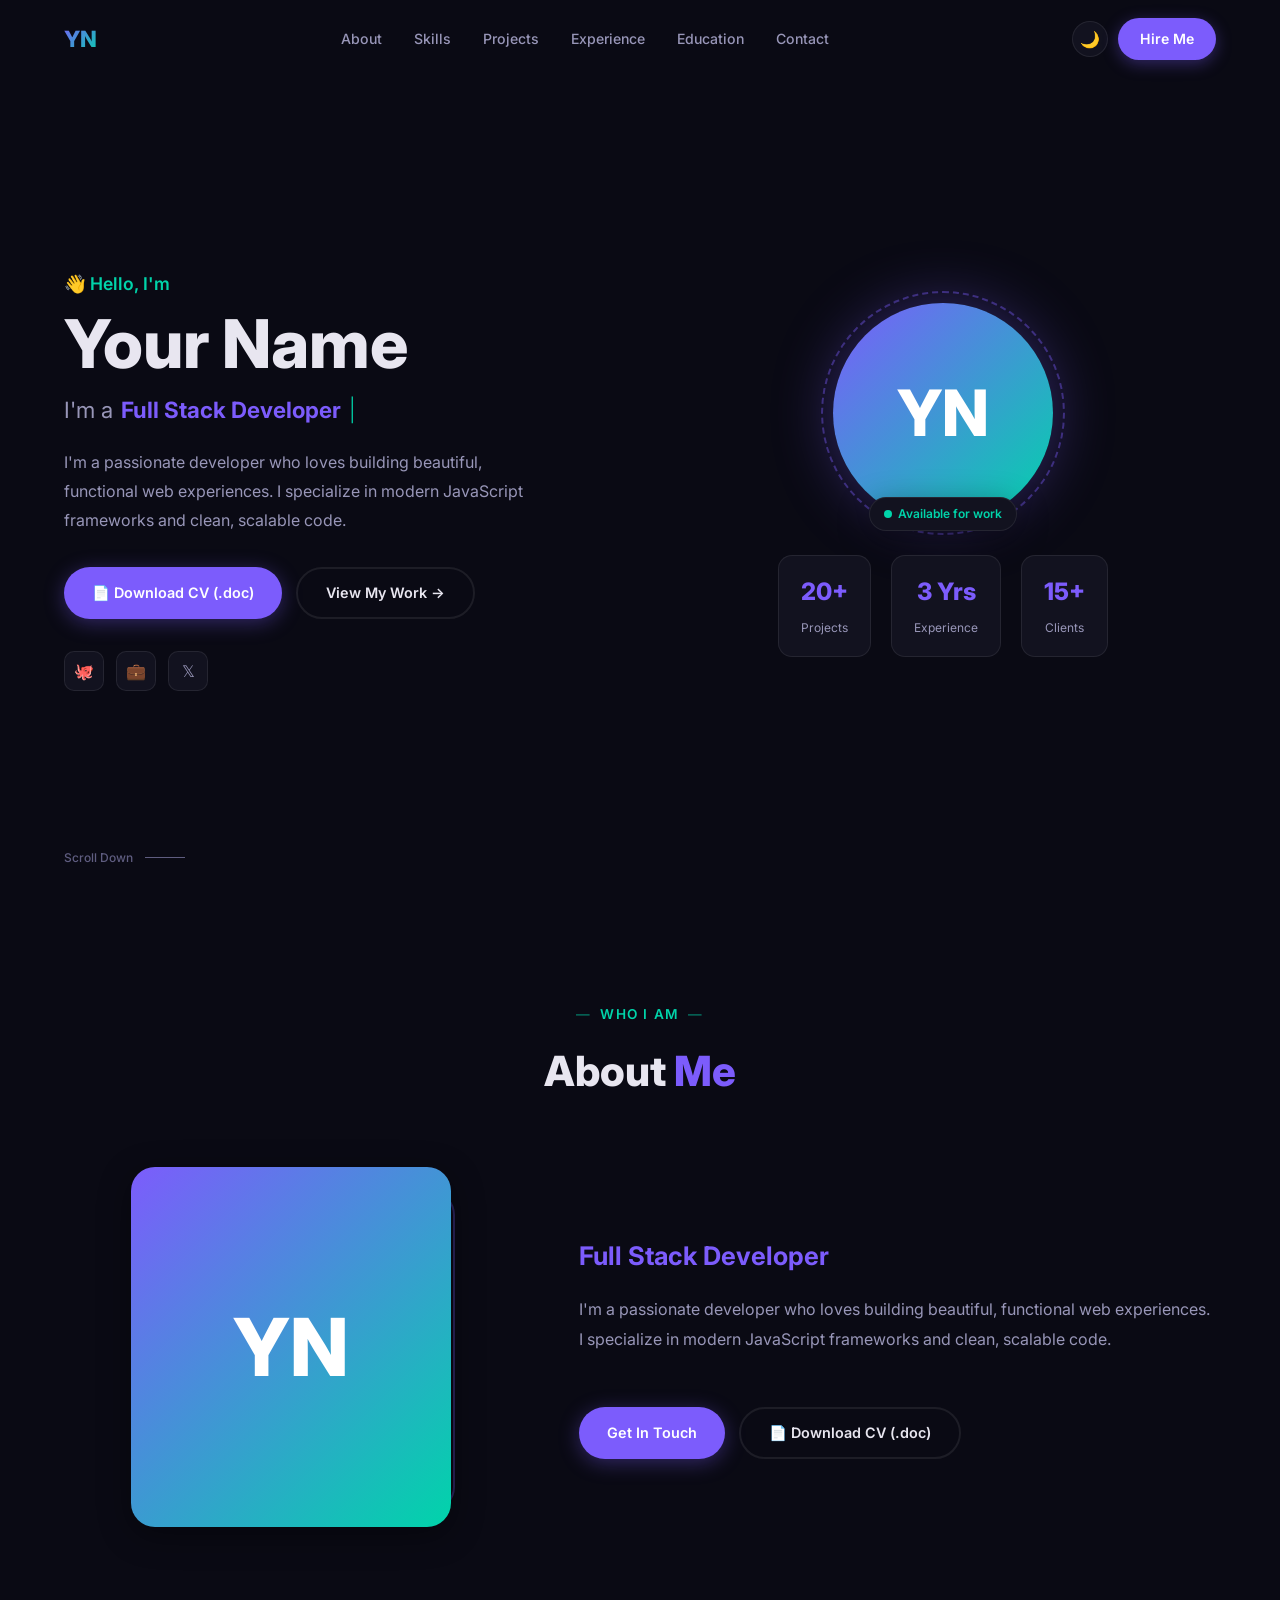
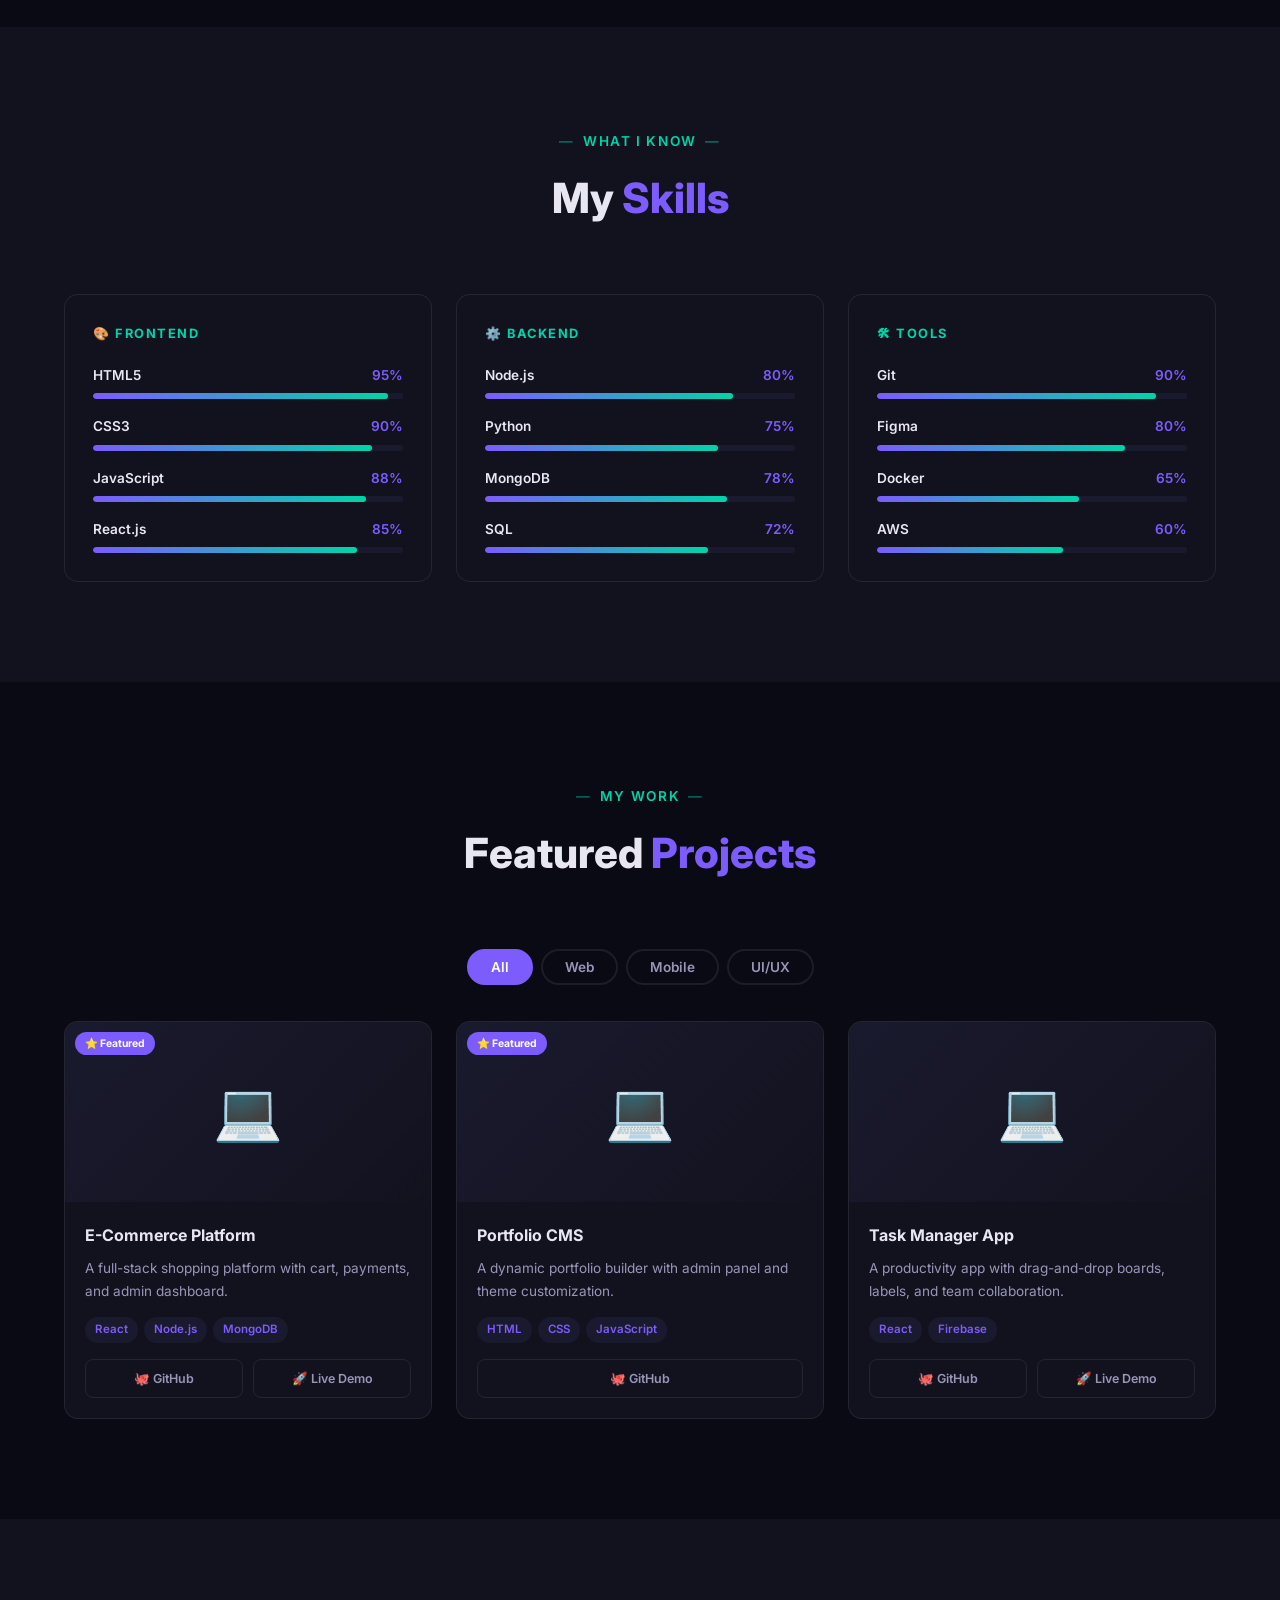
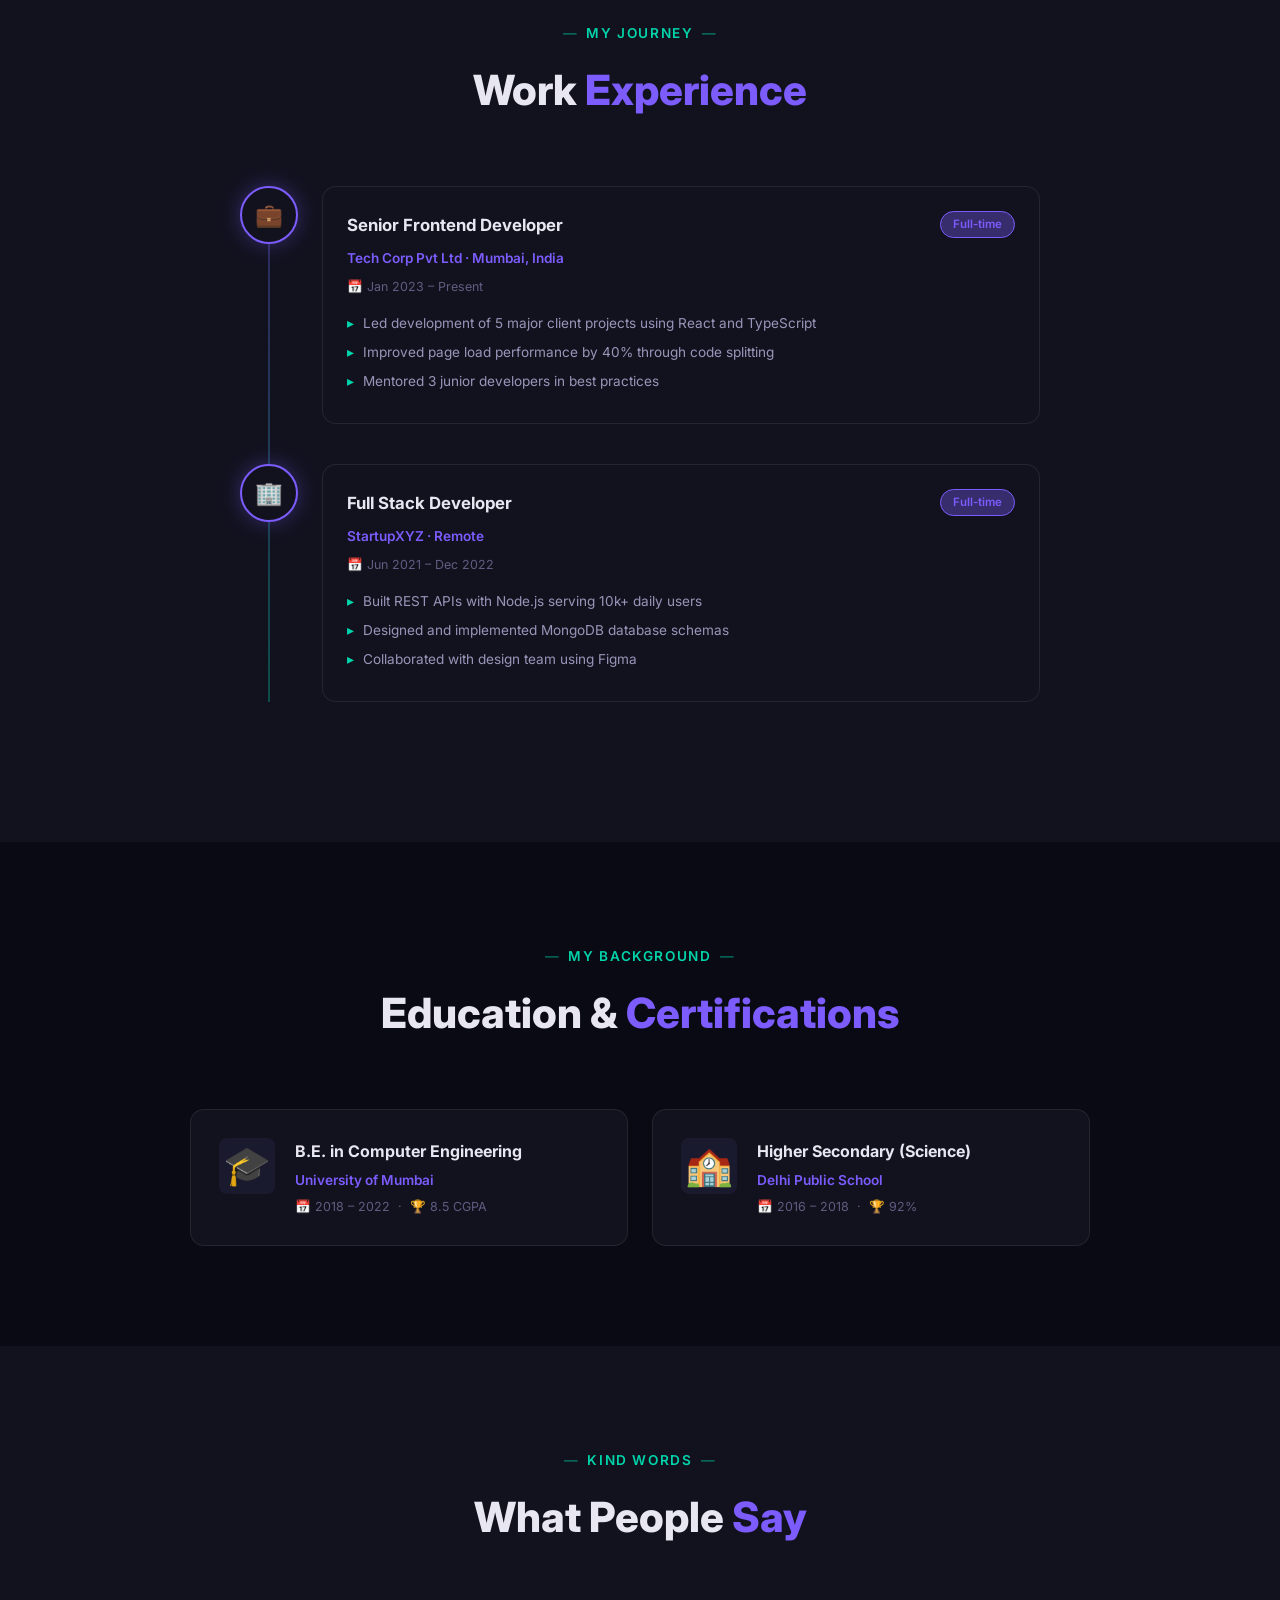
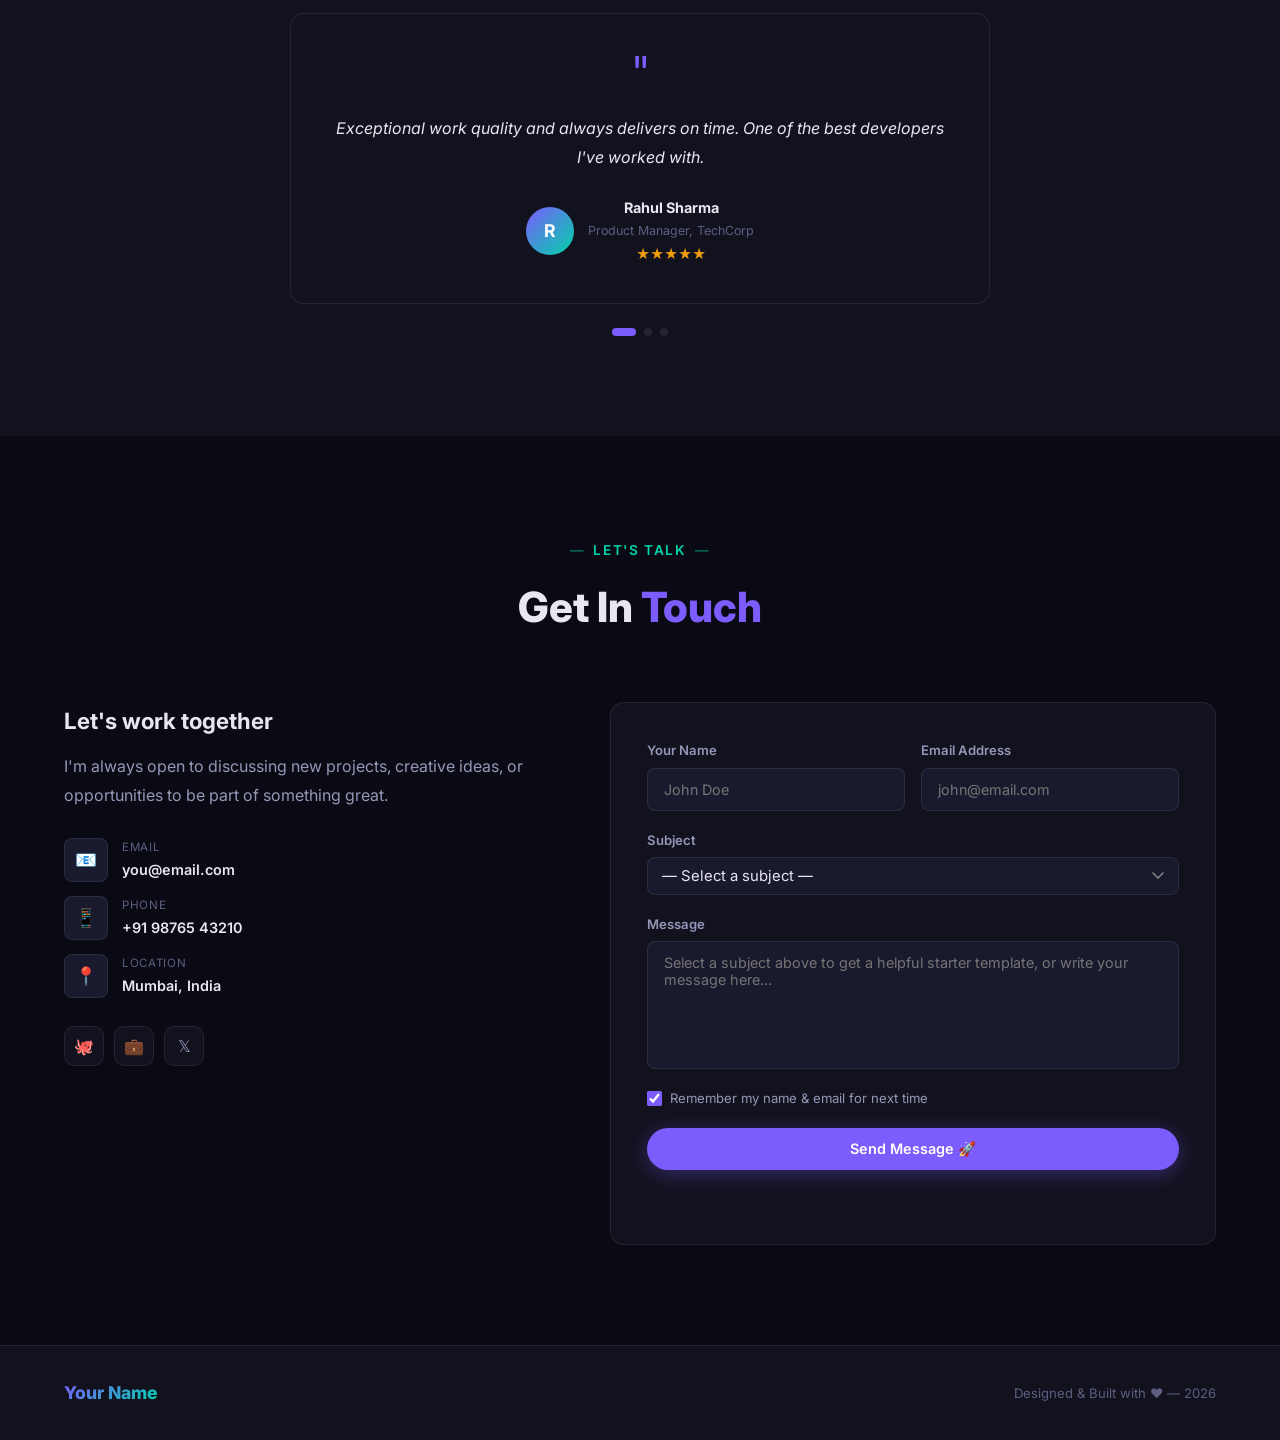
==== commit 34ced5e5: "Add files via upload" ====
--- a/index.html
+++ b/index.html
@@ -272,7 +272,6 @@
     <div class="footer-inner">
       <p id="footerName" class="footer-logo">Portfolio</p>
       <p class="footer-copy">Designed & Built with ❤️ — <span id="footerYear"></span></p>
-      <a href="admin.html" class="footer-admin-link">⚙ Admin</a>
     </div>
   </div>
 </footer>
